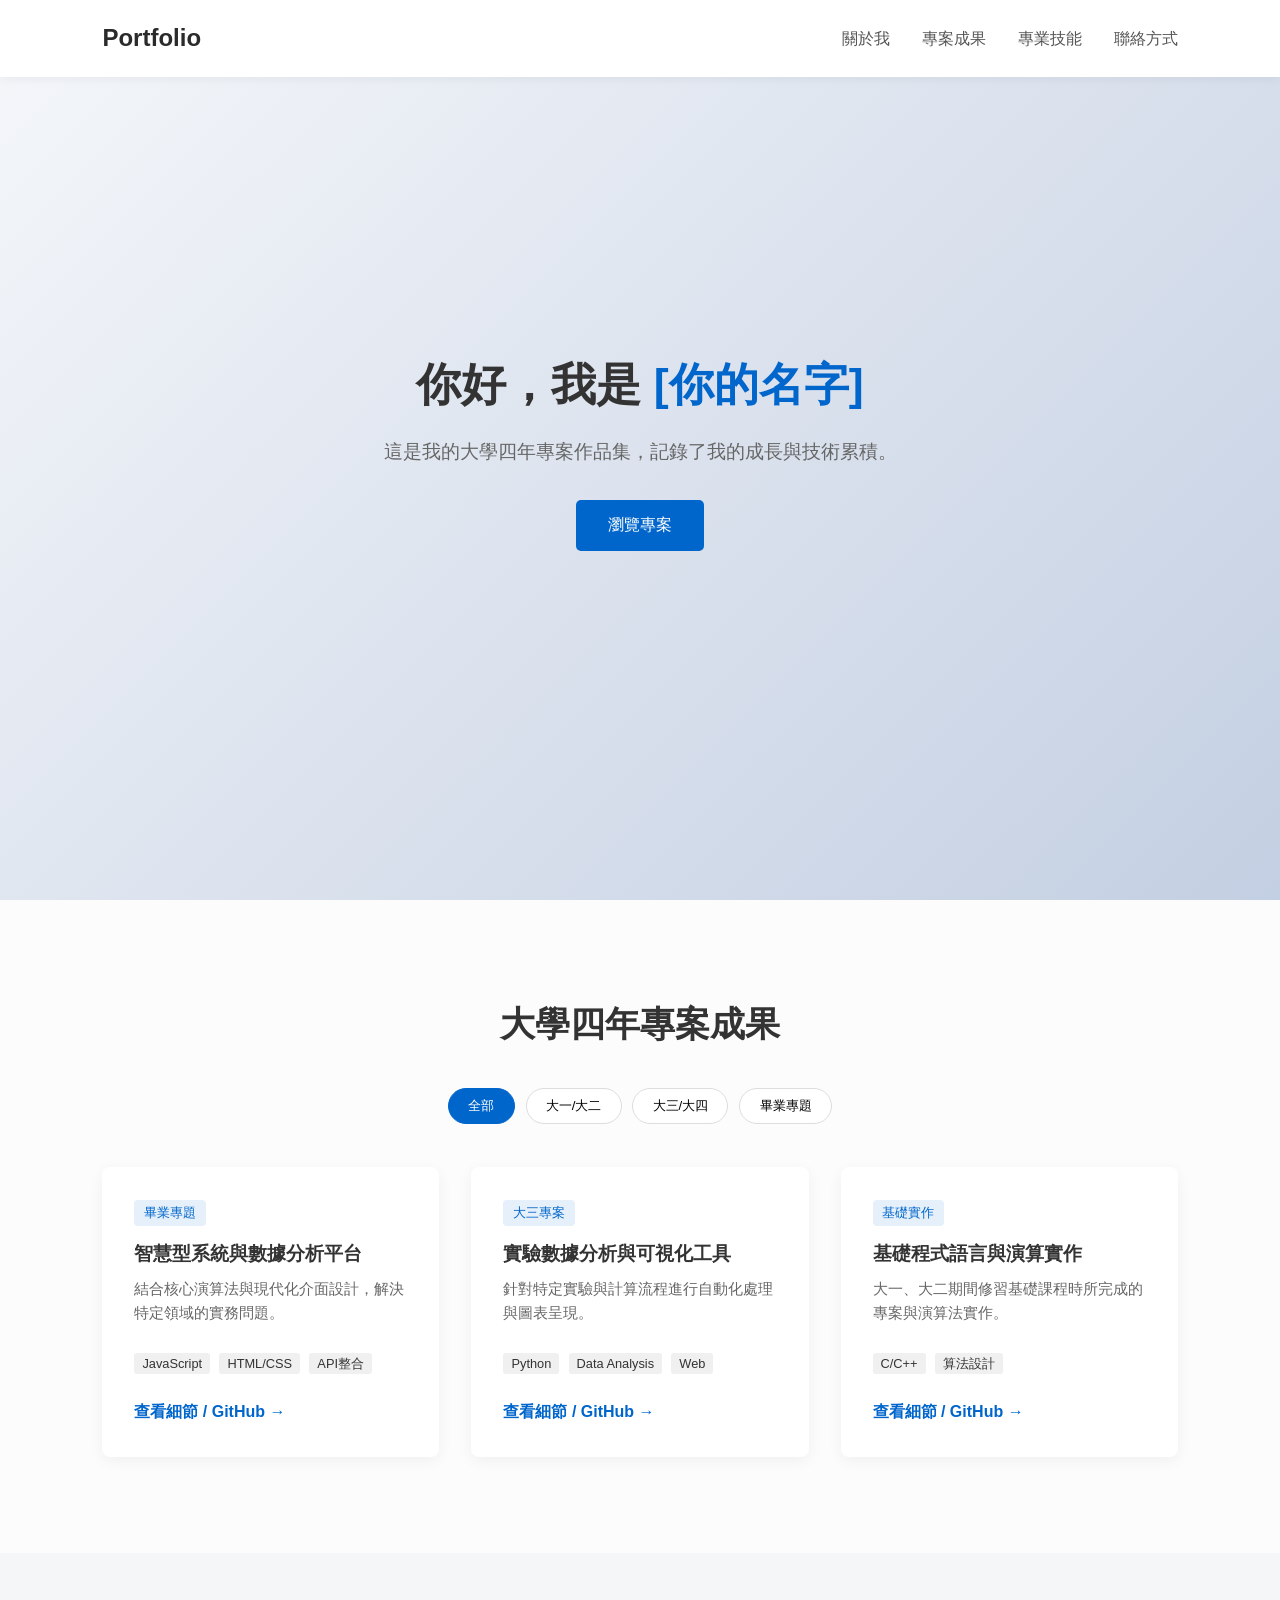
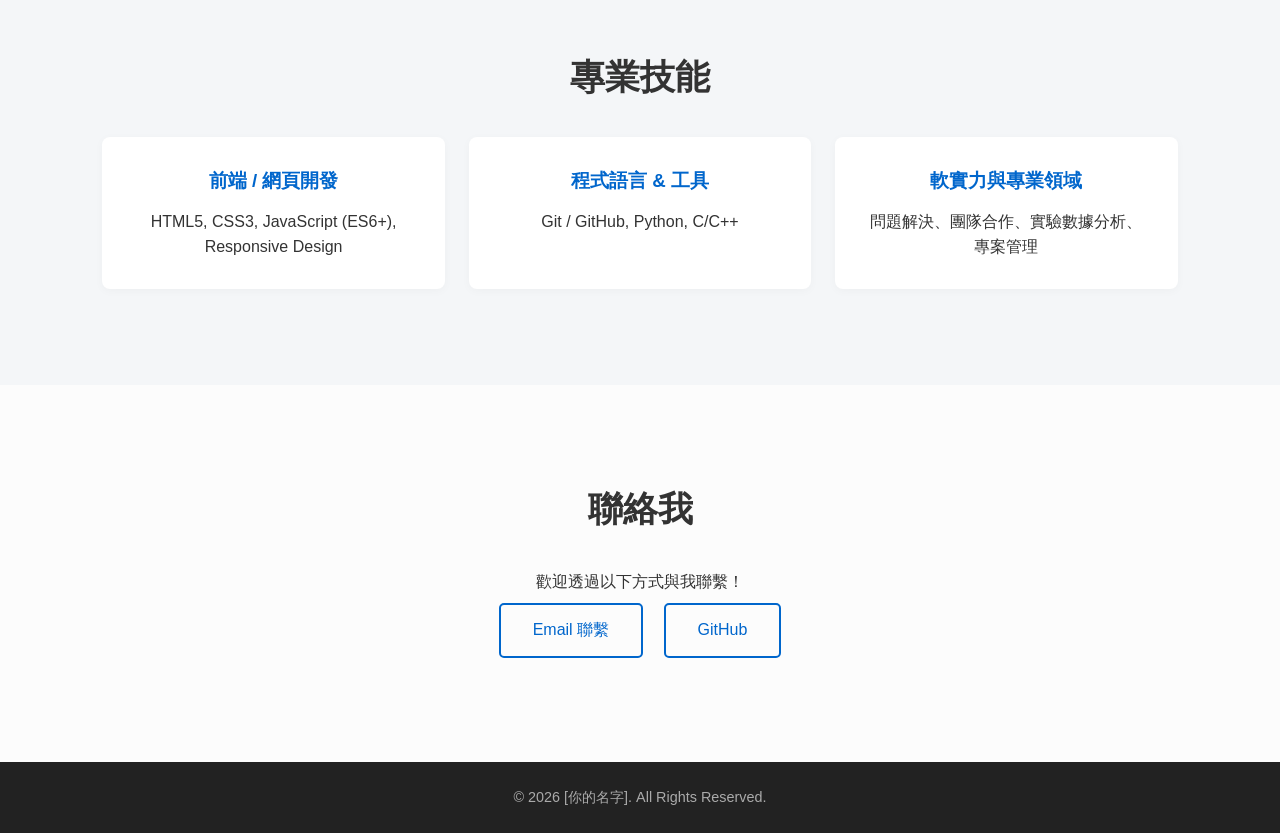
==== index.html @ d258fa30 "Add files via upload" ====
<!DOCTYPE html>
<html lang="zh-TW">
<head>
    <meta charset="UTF-8">
    <meta name="viewport" content="width=device-width, initial-scale=1.0">
    <title>個人作品集 | 大學四年專案成果展</title>
    <link rel="stylesheet" href="style.css">
</head>
<body>

    <!-- 導覽列 -->
    <nav class="navbar">
        <div class="logo">Portfolio</div>
        <ul class="nav-links">
            <li><a href="#about">關於我</a></li>
            <li><a href="#projects">專案成果</a></li>
            <li><a href="#skills">專業技能</a></li>
            <li><a href="#contact">聯絡方式</a></li>
        </ul>
    </nav>

    <!-- 首頁 / 個人簡介 -->
    <header id="about" class="hero">
        <div class="hero-content">
            <h1>你好，我是 <span class="highlight">[你的名字]</span></h1>
            <p>這是我的大學四年專案作品集，記錄了我的成長與技術累積。</p>
            <a href="#projects" class="btn">瀏覽專案</a>
        </div>
    </header>

    <!-- 專案展示區 -->
    <section id="projects" class="section">
        <h2>大學四年專案成果</h2>
        
        <!-- 分類篩選按鈕 -->
        <div class="filter-buttons">
            <button class="filter-btn active" data-filter="all">全部</button>
            <button class="filter-btn" data-filter="freshman">大一/大二</button>
            <button class="filter-btn" data-filter="senior">大三/大四</button>
            <button class="filter-btn" data-filter="capstone">畢業專題</button>
        </div>

        <!-- 作品卡片列表 -->
        <div class="projects-grid">
            
            <!-- 專案 1 -->
            <div class="project-card" data-category="capstone">
                <div class="project-info">
                    <span class="tag">畢業專題</span>
                    <h3>智慧型系統與數據分析平台</h3>
                    <p>結合核心演算法與現代化介面設計，解決特定領域的實務問題。</p>
                    <div class="tech-stack">
                        <span>JavaScript</span>
                        <span>HTML/CSS</span>
                        <span>API整合</span>
                    </div>
                    <a href="#" class="project-link" target="_blank">查看細節 / GitHub →</a>
                </div>
            </div>

            <!-- 專案 2 -->
            <div class="project-card" data-category="senior">
                <div class="project-info">
                    <span class="tag">大三專案</span>
                    <h3>實驗數據分析與可視化工具</h3>
                    <p>針對特定實驗與計算流程進行自動化處理與圖表呈現。</p>
                    <div class="tech-stack">
                        <span>Python</span>
                        <span>Data Analysis</span>
                        <span>Web</span>
                    </div>
                    <a href="#" class="project-link" target="_blank">查看細節 / GitHub →</a>
                </div>
            </div>

            <!-- 專案 3 -->
            <div class="project-card" data-category="freshman">
                <div class="project-info">
                    <span class="tag">基礎實作</span>
                    <h3>基礎程式語言與演算實作</h3>
                    <p>大一、大二期間修習基礎課程時所完成的專案與演算法實作。</p>
                    <div class="tech-stack">
                        <span>C/C++</span>
                        <span>算法設計</span>
                    </div>
                    <a href="#" class="project-link" target="_blank">查看細節 / GitHub →</a>
                </div>
            </div>

        </div>
    </section>

    <!-- 專業技能區 -->
    <section id="skills" class="section bg-light">
        <h2>專業技能</h2>
        <div class="skills-container">
            <div class="skill-category">
                <h3>前端 / 網頁開發</h3>
                <p>HTML5, CSS3, JavaScript (ES6+), Responsive Design</p>
            </div>
            <div class="skill-category">
                <h3>程式語言 & 工具</h3>
                <p>Git / GitHub, Python, C/C++</p>
            </div>
            <div class="skill-category">
                <h3>軟實力與專業領域</h3>
                <p>問題解決、團隊合作、實驗數據分析、專案管理</p>
            </div>
        </div>
    </section>

    <!-- 聯絡方式區 -->
    <section id="contact" class="section">
        <h2>聯絡我</h2>
        <p>歡迎透過以下方式與我聯繫！</p>
        <div class="contact-links">
            <a href="mailto:your-email@example.com" class="btn-outline">Email 聯繫</a>
            <a href="https://github.com/your-username" target="_blank" class="btn-outline">GitHub</a>
        </div>
    </section>

    <!-- 頁尾 -->
    <footer>
        <p>© 2026 [你的名字]. All Rights Reserved.</p>
    </footer>

    <script src="script.js"></script>
</body>
</html>
---- style.css ----
/* 全域設定 */
* {
    margin: 0;
    padding: 0;
    box-sizing: border-box;
    font-family: 'Segoe UI', Tahoma, Geneva, Verdana, sans-serif;
}

body {
    line-height: 1.6;
    color: #333;
    background-color: #fcfcfc;
}

/* 導覽列 */
.navbar {
    display: flex;
    justify-content: space-between;
    align-items: center;
    padding: 1.2rem 8%;
    background: #ffffff;
    box-shadow: 0 2px 10px rgba(0,0,0,0.05);
    position: fixed;
    width: 100%;
    top: 0;
    z-index: 1000;
}

.navbar .logo {
    font-size: 1.5rem;
    font-weight: bold;
    color: #2b2b2b;
}

.nav-links {
    display: flex;
    list-style: none;
}

.nav-links li {
    margin-left: 2rem;
}

.nav-links a {
    text-decoration: none;
    color: #555;
    font-weight: 500;
    transition: color 0.3s;
}

.nav-links a:hover {
    color: #0066cc;
}

/* Hero 區域 */
.hero {
    height: 100vh;
    display: flex;
    justify-content: center;
    align-items: center;
    text-align: center;
    background: linear-gradient(135deg, #f5f7fa 0%, #c3cfe2 100%);
    padding: 0 1rem;
}

.hero h1 {
    font-size: 2.8rem;
    margin-bottom: 1rem;
}

.highlight {
    color: #0066cc;
}

.hero p {
    font-size: 1.2rem;
    color: #666;
    margin-bottom: 2rem;
}

/* 按鈕樣式 */
.btn {
    display: inline-block;
    padding: 0.8rem 2rem;
    background-color: #0066cc;
    color: #fff;
    text-decoration: none;
    border-radius: 5px;
    transition: background 0.3s;
}

.btn:hover {
    background-color: #004b99;
}

.btn-outline {
    display: inline-block;
    padding: 0.8rem 2rem;
    border: 2px solid #0066cc;
    color: #0066cc;
    text-decoration: none;
    border-radius: 5px;
    margin: 0.5rem;
    transition: all 0.3s;
}

.btn-outline:hover {
    background-color: #0066cc;
    color: #fff;
}

/* 通用 Section 樣式 */
.section {
    padding: 6rem 8%;
    text-align: center;
}

.bg-light {
    background-color: #f4f6f8;
}

.section h2 {
    font-size: 2.2rem;
    margin-bottom: 2rem;
    position: relative;
}

/* 篩選按鈕 */
.filter-buttons {
    margin-bottom: 2.5rem;
}

.filter-btn {
    padding: 0.5rem 1.2rem;
    margin: 0.2rem;
    border: 1px solid #ddd;
    background: #fff;
    cursor: pointer;
    border-radius: 20px;
    transition: all 0.3s;
}

.filter-btn.active, .filter-btn:hover {
    background: #0066cc;
    color: #fff;
    border-color: #0066cc;
}

/* 專案卡片網格 */
.projects-grid {
    display: grid;
    grid-template-columns: repeat(auto-fit, minmax(300px, 1fr));
    gap: 2rem;
}

.project-card {
    background: #fff;
    border-radius: 8px;
    overflow: hidden;
    box-shadow: 0 4px 15px rgba(0,0,0,0.05);
    text-align: left;
    padding: 2rem;
    display: flex;
    flex-direction: column;
    justify-content: space-between;
    transition: transform 0.3s, box-shadow 0.3s;
}

.project-card:hover {
    transform: translateY(-5px);
    box-shadow: 0 8px 25px rgba(0,0,0,0.1);
}

.project-card.hide {
    display: none;
}

.tag {
    display: inline-block;
    font-size: 0.8rem;
    background-color: #e6f0fa;
    color: #0066cc;
    padding: 0.2rem 0.6rem;
    border-radius: 4px;
    margin-bottom: 0.8rem;
}

.project-card h3 {
    margin-bottom: 0.5rem;
}

.project-card p {
    color: #666;
    font-size: 0.95rem;
    margin-bottom: 1.5rem;
}

.tech-stack {
    margin-bottom: 1.5rem;
}

.tech-stack span {
    font-size: 0.8rem;
    background: #f0f0f0;
    padding: 0.2rem 0.5rem;
    border-radius: 3px;
    margin-right: 0.3rem;
}

.project-link {
    color: #0066cc;
    text-decoration: none;
    font-weight: bold;
}

.project-link:hover {
    text-decoration: underline;
}

/* 技能卡片 */
.skills-container {
    display: grid;
    grid-template-columns: repeat(auto-fit, minmax(250px, 1fr));
    gap: 1.5rem;
}

.skill-category {
    background: #fff;
    padding: 1.8rem;
    border-radius: 8px;
    box-shadow: 0 2px 10px rgba(0,0,0,0.03);
}

.skill-category h3 {
    margin-bottom: 0.8rem;
    color: #0066cc;
}

/* 頁尾 */
footer {
    padding: 1.5rem;
    background: #222;
    color: #aaa;
    text-align: center;
    font-size: 0.9rem;
}
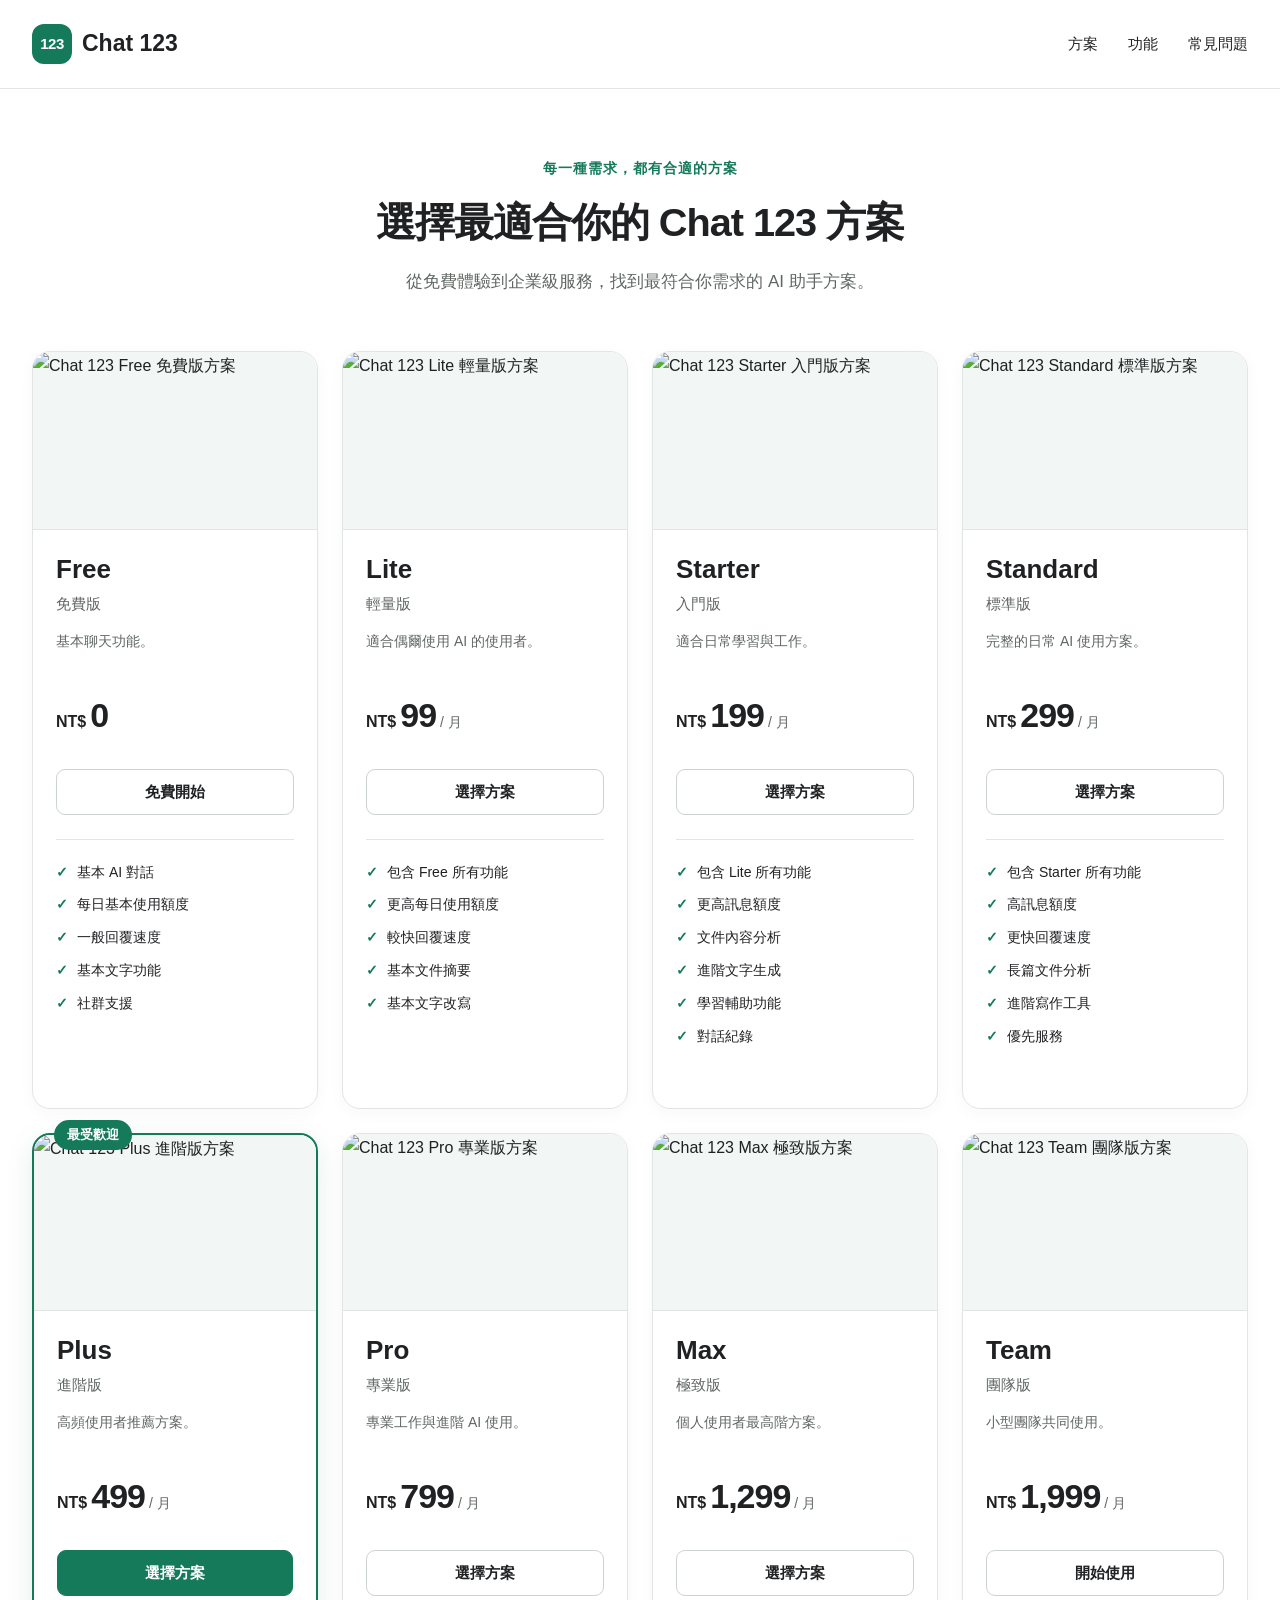
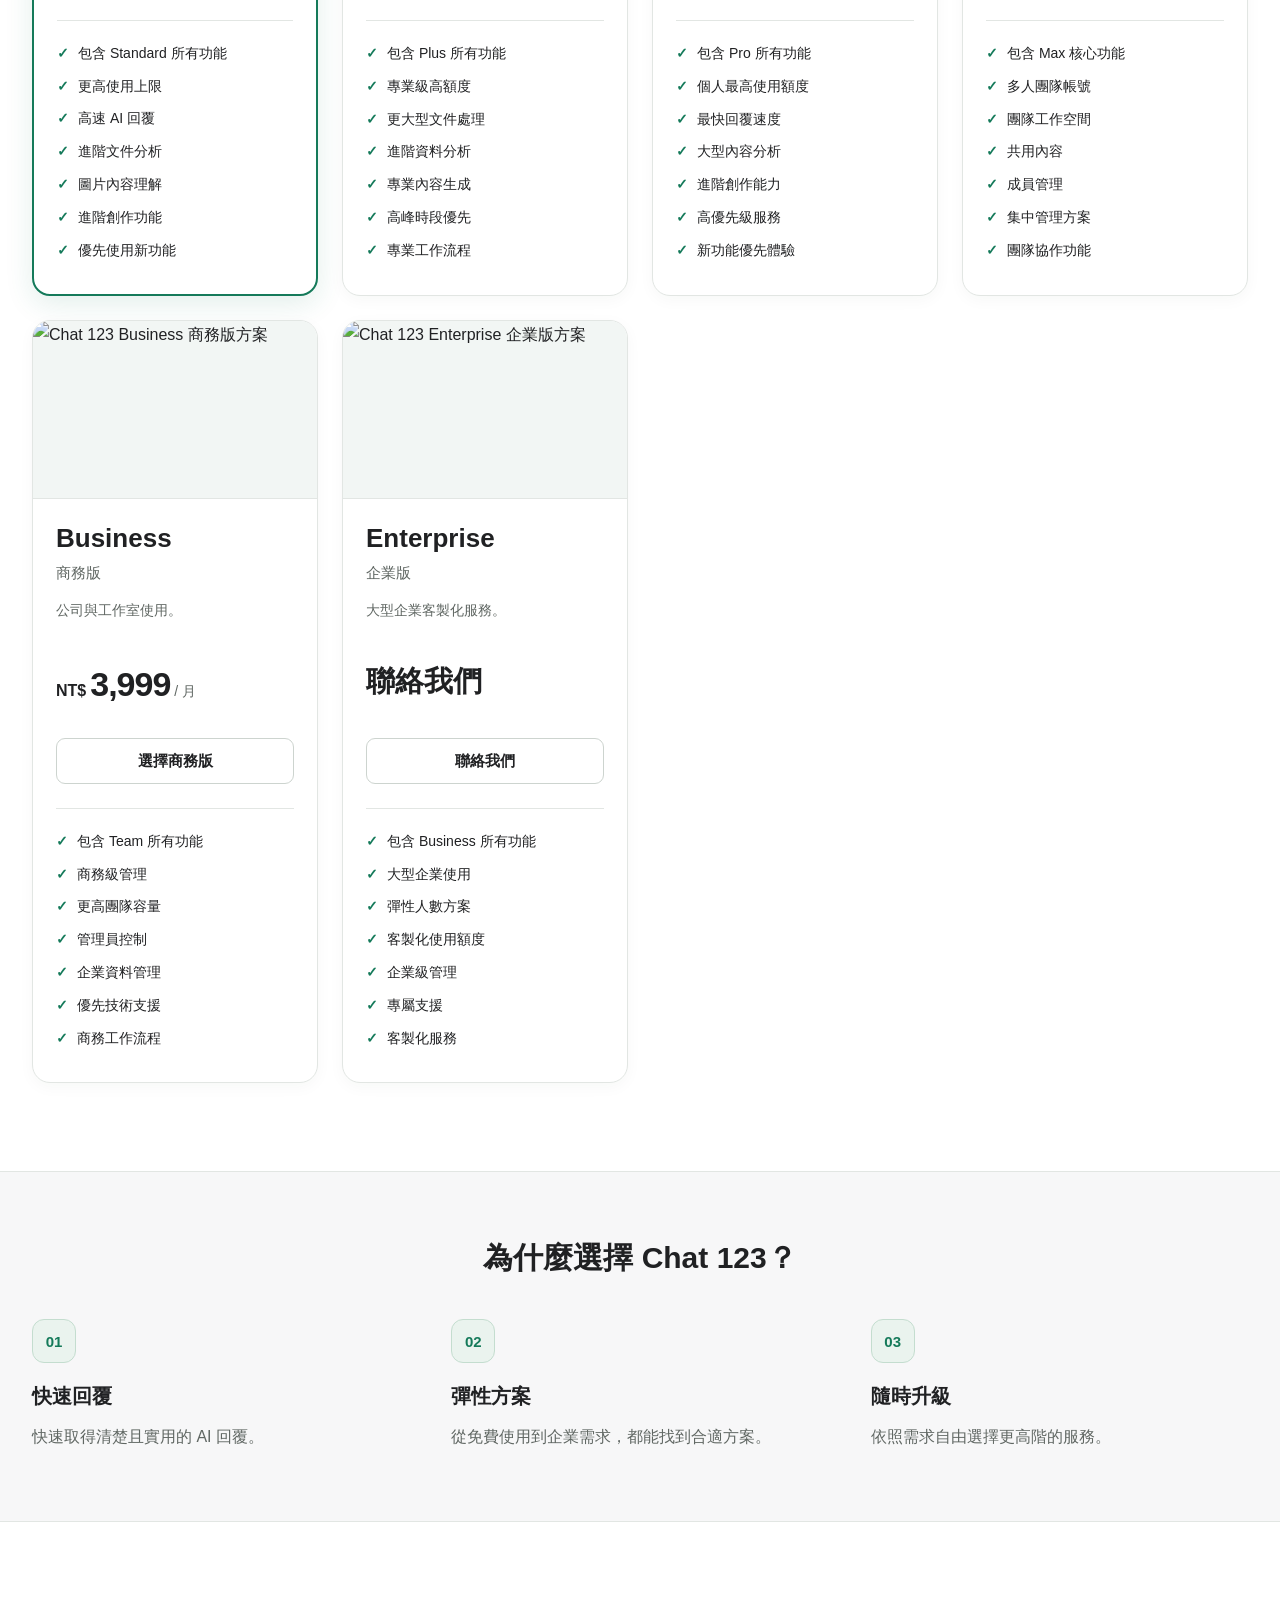
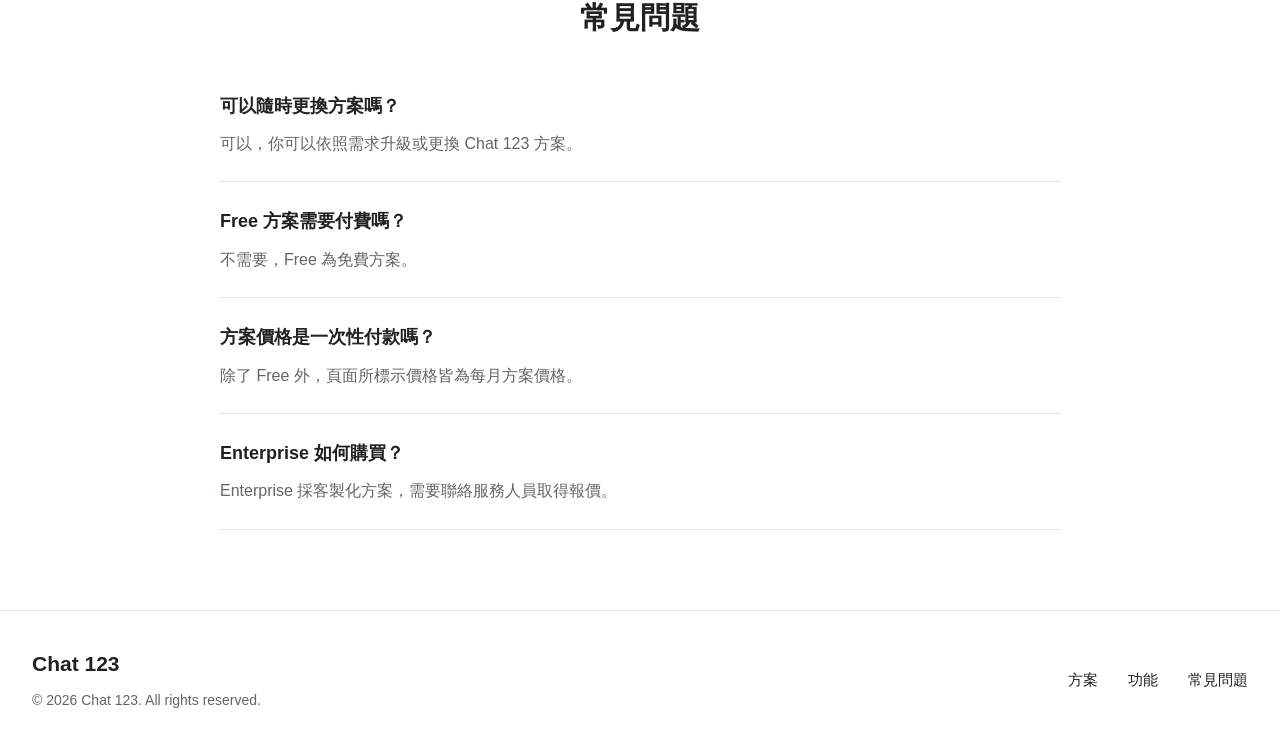
==== commit 364f3af7: "Add files via upload" ====
--- a/index.html
+++ b/index.html
@@ -1,129 +1,266 @@
 <!DOCTYPE html>
-<html lang="zh-TW">
+<html lang="zh-Hant">
 <head>
-    <meta charset="UTF-8">
-    <meta name="viewport" content="width=device-width, initial-scale=1.0">
-    <title>個人作品集 | 大學四年專案成果展</title>
-    <link rel="stylesheet" href="style.css">
+  <meta charset="UTF-8">
+  <meta name="viewport" content="width=device-width, initial-scale=1.0">
+  <meta name="description" content="比較 Chat 123 的 10 種 AI 助手訂閱方案，從免費體驗到企業級服務。">
+  <title>Chat 123｜訂閱方案</title>
+  <link rel="stylesheet" href="style.css">
+  <link rel="icon" href="images/free.png" type="image/png">
 </head>
 <body>
-
-    <!-- 導覽列 -->
-    <nav class="navbar">
-        <div class="logo">Portfolio</div>
-        <ul class="nav-links">
-            <li><a href="#about">關於我</a></li>
-            <li><a href="#projects">專案成果</a></li>
-            <li><a href="#skills">專業技能</a></li>
-            <li><a href="#contact">聯絡方式</a></li>
-        </ul>
+  <a class="skip-link" href="#main">跳至主要內容</a>
+  <header class="site-header">
+    <nav class="container navbar" aria-label="主要導覽">
+      <a class="brand" href="#" aria-label="Chat 123 首頁"><span class="brand-symbol" aria-hidden="true">123</span>Chat 123</a>
+      <div class="nav-links">
+        <a href="#plans">方案</a>
+        <a href="#features">功能</a>
+        <a href="#faq">常見問題</a>
+      </div>
     </nav>
-
-    <!-- 首頁 / 個人簡介 -->
-    <header id="about" class="hero">
-        <div class="hero-content">
-            <h1>你好，我是 <span class="highlight">[你的名字]</span></h1>
-            <p>這是我的大學四年專案作品集，記錄了我的成長與技術累積。</p>
-            <a href="#projects" class="btn">瀏覽專案</a>
+  </header>
+  <main id="main">
+    <section class="plans-section container" id="plans" aria-labelledby="plans-title">
+      <div class="section-intro">
+        <p class="eyebrow">每一種需求，都有合適的方案</p>
+        <h1 id="plans-title">選擇最適合你的 Chat 123 方案</h1>
+        <p class="subtitle">從免費體驗到企業級服務，找到最符合你需求的 AI 助手方案。</p>
+      </div>
+      <div class="plans-grid">
+        <article class="plan-card" aria-labelledby="free-title">
+          <img class="plan-image" src="images/free.png" alt="Chat 123 Free 免費版方案" width="800" height="500">
+          <div class="plan-content">
+            <h3 id="free-title">Free<span class="plan-name-zh">免費版</span></h3>
+            <p class="plan-description">基本聊天功能。</p>
+            <p class="price"><span class="currency">NT$</span><span class="price-value">0</span></p>
+            <a class="button" href="#" aria-label="Free 免費版：免費開始">免費開始</a>
+            <ul class="plan-features">
+            <li>基本 AI 對話</li>
+            <li>每日基本使用額度</li>
+            <li>一般回覆速度</li>
+            <li>基本文字功能</li>
+            <li>社群支援</li>
+            </ul>
+          </div>
+        </article>
+        <article class="plan-card" aria-labelledby="lite-title">
+          <img class="plan-image" src="images/lite.png" alt="Chat 123 Lite 輕量版方案" width="800" height="500">
+          <div class="plan-content">
+            <h3 id="lite-title">Lite<span class="plan-name-zh">輕量版</span></h3>
+            <p class="plan-description">適合偶爾使用 AI 的使用者。</p>
+            <p class="price"><span class="currency">NT$</span><span class="price-value">99</span><span class="price-period">/ 月</span></p>
+            <a class="button" href="#" aria-label="Lite 輕量版：選擇方案">選擇方案</a>
+            <ul class="plan-features">
+            <li>包含 Free 所有功能</li>
+            <li>更高每日使用額度</li>
+            <li>較快回覆速度</li>
+            <li>基本文件摘要</li>
+            <li>基本文字改寫</li>
+            </ul>
+          </div>
+        </article>
+        <article class="plan-card" aria-labelledby="starter-title">
+          <img class="plan-image" src="images/starter.png" alt="Chat 123 Starter 入門版方案" width="800" height="500">
+          <div class="plan-content">
+            <h3 id="starter-title">Starter<span class="plan-name-zh">入門版</span></h3>
+            <p class="plan-description">適合日常學習與工作。</p>
+            <p class="price"><span class="currency">NT$</span><span class="price-value">199</span><span class="price-period">/ 月</span></p>
+            <a class="button" href="#" aria-label="Starter 入門版：選擇方案">選擇方案</a>
+            <ul class="plan-features">
+            <li>包含 Lite 所有功能</li>
+            <li>更高訊息額度</li>
+            <li>文件內容分析</li>
+            <li>進階文字生成</li>
+            <li>學習輔助功能</li>
+            <li>對話紀錄</li>
+            </ul>
+          </div>
+        </article>
+        <article class="plan-card" aria-labelledby="standard-title">
+          <img class="plan-image" src="images/standard.png" alt="Chat 123 Standard 標準版方案" width="800" height="500">
+          <div class="plan-content">
+            <h3 id="standard-title">Standard<span class="plan-name-zh">標準版</span></h3>
+            <p class="plan-description">完整的日常 AI 使用方案。</p>
+            <p class="price"><span class="currency">NT$</span><span class="price-value">299</span><span class="price-period">/ 月</span></p>
+            <a class="button" href="#" aria-label="Standard 標準版：選擇方案">選擇方案</a>
+            <ul class="plan-features">
+            <li>包含 Starter 所有功能</li>
+            <li>高訊息額度</li>
+            <li>更快回覆速度</li>
+            <li>長篇文件分析</li>
+            <li>進階寫作工具</li>
+            <li>優先服務</li>
+            </ul>
+          </div>
+        </article>
+        <article class="plan-card plan-card--popular" aria-labelledby="plus-title">
+          <span class="popular-badge">最受歡迎</span>
+          <img class="plan-image" src="images/plus.png" alt="Chat 123 Plus 進階版方案" width="800" height="500">
+          <div class="plan-content">
+            <h3 id="plus-title">Plus<span class="plan-name-zh">進階版</span></h3>
+            <p class="plan-description">高頻使用者推薦方案。</p>
+            <p class="price"><span class="currency">NT$</span><span class="price-value">499</span><span class="price-period">/ 月</span></p>
+            <a class="button button--primary" href="#" aria-label="Plus 進階版：選擇方案">選擇方案</a>
+            <ul class="plan-features">
+            <li>包含 Standard 所有功能</li>
+            <li>更高使用上限</li>
+            <li>高速 AI 回覆</li>
+            <li>進階文件分析</li>
+            <li>圖片內容理解</li>
+            <li>進階創作功能</li>
+            <li>優先使用新功能</li>
+            </ul>
+          </div>
+        </article>
+        <article class="plan-card" aria-labelledby="pro-title">
+          <img class="plan-image" src="images/pro.png" alt="Chat 123 Pro 專業版方案" width="800" height="500">
+          <div class="plan-content">
+            <h3 id="pro-title">Pro<span class="plan-name-zh">專業版</span></h3>
+            <p class="plan-description">專業工作與進階 AI 使用。</p>
+            <p class="price"><span class="currency">NT$</span><span class="price-value">799</span><span class="price-period">/ 月</span></p>
+            <a class="button" href="#" aria-label="Pro 專業版：選擇方案">選擇方案</a>
+            <ul class="plan-features">
+            <li>包含 Plus 所有功能</li>
+            <li>專業級高額度</li>
+            <li>更大型文件處理</li>
+            <li>進階資料分析</li>
+            <li>專業內容生成</li>
+            <li>高峰時段優先</li>
+            <li>專業工作流程</li>
+            </ul>
+          </div>
+        </article>
+        <article class="plan-card" aria-labelledby="max-title">
+          <img class="plan-image" src="images/max.png" alt="Chat 123 Max 極致版方案" width="800" height="500">
+          <div class="plan-content">
+            <h3 id="max-title">Max<span class="plan-name-zh">極致版</span></h3>
+            <p class="plan-description">個人使用者最高階方案。</p>
+            <p class="price"><span class="currency">NT$</span><span class="price-value">1,299</span><span class="price-period">/ 月</span></p>
+            <a class="button" href="#" aria-label="Max 極致版：選擇方案">選擇方案</a>
+            <ul class="plan-features">
+            <li>包含 Pro 所有功能</li>
+            <li>個人最高使用額度</li>
+            <li>最快回覆速度</li>
+            <li>大型內容分析</li>
+            <li>進階創作能力</li>
+            <li>高優先級服務</li>
+            <li>新功能優先體驗</li>
+            </ul>
+          </div>
+        </article>
+        <article class="plan-card" aria-labelledby="team-title">
+          <img class="plan-image" src="images/team.png" alt="Chat 123 Team 團隊版方案" width="800" height="500">
+          <div class="plan-content">
+            <h3 id="team-title">Team<span class="plan-name-zh">團隊版</span></h3>
+            <p class="plan-description">小型團隊共同使用。</p>
+            <p class="price"><span class="currency">NT$</span><span class="price-value">1,999</span><span class="price-period">/ 月</span></p>
+            <a class="button" href="#" aria-label="Team 團隊版：開始使用">開始使用</a>
+            <ul class="plan-features">
+            <li>包含 Max 核心功能</li>
+            <li>多人團隊帳號</li>
+            <li>團隊工作空間</li>
+            <li>共用內容</li>
+            <li>成員管理</li>
+            <li>集中管理方案</li>
+            <li>團隊協作功能</li>
+            </ul>
+          </div>
+        </article>
+        <article class="plan-card" aria-labelledby="business-title">
+          <img class="plan-image" src="images/business.png" alt="Chat 123 Business 商務版方案" width="800" height="500">
+          <div class="plan-content">
+            <h3 id="business-title">Business<span class="plan-name-zh">商務版</span></h3>
+            <p class="plan-description">公司與工作室使用。</p>
+            <p class="price"><span class="currency">NT$</span><span class="price-value">3,999</span><span class="price-period">/ 月</span></p>
+            <a class="button" href="#" aria-label="Business 商務版：選擇商務版">選擇商務版</a>
+            <ul class="plan-features">
+            <li>包含 Team 所有功能</li>
+            <li>商務級管理</li>
+            <li>更高團隊容量</li>
+            <li>管理員控制</li>
+            <li>企業資料管理</li>
+            <li>優先技術支援</li>
+            <li>商務工作流程</li>
+            </ul>
+          </div>
+        </article>
+        <article class="plan-card" aria-labelledby="enterprise-title">
+          <img class="plan-image" src="images/enterprise.png" alt="Chat 123 Enterprise 企業版方案" width="800" height="500">
+          <div class="plan-content">
+            <h3 id="enterprise-title">Enterprise<span class="plan-name-zh">企業版</span></h3>
+            <p class="plan-description">大型企業客製化服務。</p>
+            <p class="price"><span class="price-value contact-price">聯絡我們</span></p>
+            <a class="button" href="#" aria-label="Enterprise 企業版：聯絡我們">聯絡我們</a>
+            <ul class="plan-features">
+            <li>包含 Business 所有功能</li>
+            <li>大型企業使用</li>
+            <li>彈性人數方案</li>
+            <li>客製化使用額度</li>
+            <li>企業級管理</li>
+            <li>專屬支援</li>
+            <li>客製化服務</li>
+            </ul>
+          </div>
+        </article>
+      </div>
+    </section>
+    <section class="features-section" id="features" aria-labelledby="features-title">
+      <div class="container">
+        <h2 id="features-title">為什麼選擇 Chat 123？</h2>
+        <div class="features-grid">
+          <article class="feature-item">
+            <span class="feature-number" aria-hidden="true">01</span>
+            <h3>快速回覆</h3>
+            <p>快速取得清楚且實用的 AI 回覆。</p>
+          </article>
+          <article class="feature-item">
+            <span class="feature-number" aria-hidden="true">02</span>
+            <h3>彈性方案</h3>
+            <p>從免費使用到企業需求，都能找到合適方案。</p>
+          </article>
+          <article class="feature-item">
+            <span class="feature-number" aria-hidden="true">03</span>
+            <h3>隨時升級</h3>
+            <p>依照需求自由選擇更高階的服務。</p>
+          </article>
         </div>
-    </header>
-
-    <!-- 專案展示區 -->
-    <section id="projects" class="section">
-        <h2>大學四年專案成果</h2>
-        
-        <!-- 分類篩選按鈕 -->
-        <div class="filter-buttons">
-            <button class="filter-btn active" data-filter="all">全部</button>
-            <button class="filter-btn" data-filter="freshman">大一/大二</button>
-            <button class="filter-btn" data-filter="senior">大三/大四</button>
-            <button class="filter-btn" data-filter="capstone">畢業專題</button>
-        </div>
-
-        <!-- 作品卡片列表 -->
-        <div class="projects-grid">
-            
-            <!-- 專案 1 -->
-            <div class="project-card" data-category="capstone">
-                <div class="project-info">
-                    <span class="tag">畢業專題</span>
-                    <h3>智慧型系統與數據分析平台</h3>
-                    <p>結合核心演算法與現代化介面設計，解決特定領域的實務問題。</p>
-                    <div class="tech-stack">
-                        <span>JavaScript</span>
-                        <span>HTML/CSS</span>
-                        <span>API整合</span>
-                    </div>
-                    <a href="#" class="project-link" target="_blank">查看細節 / GitHub →</a>
-                </div>
-            </div>
-
-            <!-- 專案 2 -->
-            <div class="project-card" data-category="senior">
-                <div class="project-info">
-                    <span class="tag">大三專案</span>
-                    <h3>實驗數據分析與可視化工具</h3>
-                    <p>針對特定實驗與計算流程進行自動化處理與圖表呈現。</p>
-                    <div class="tech-stack">
-                        <span>Python</span>
-                        <span>Data Analysis</span>
-                        <span>Web</span>
-                    </div>
-                    <a href="#" class="project-link" target="_blank">查看細節 / GitHub →</a>
-                </div>
-            </div>
-
-            <!-- 專案 3 -->
-            <div class="project-card" data-category="freshman">
-                <div class="project-info">
-                    <span class="tag">基礎實作</span>
-                    <h3>基礎程式語言與演算實作</h3>
-                    <p>大一、大二期間修習基礎課程時所完成的專案與演算法實作。</p>
-                    <div class="tech-stack">
-                        <span>C/C++</span>
-                        <span>算法設計</span>
-                    </div>
-                    <a href="#" class="project-link" target="_blank">查看細節 / GitHub →</a>
-                </div>
-            </div>
-
-        </div>
+      </div>
     </section>
-
-    <!-- 專業技能區 -->
-    <section id="skills" class="section bg-light">
-        <h2>專業技能</h2>
-        <div class="skills-container">
-            <div class="skill-category">
-                <h3>前端 / 網頁開發</h3>
-                <p>HTML5, CSS3, JavaScript (ES6+), Responsive Design</p>
-            </div>
-            <div class="skill-category">
-                <h3>程式語言 & 工具</h3>
-                <p>Git / GitHub, Python, C/C++</p>
-            </div>
-            <div class="skill-category">
-                <h3>軟實力與專業領域</h3>
-                <p>問題解決、團隊合作、實驗數據分析、專案管理</p>
-            </div>
-        </div>
+    <section class="faq-section container" id="faq" aria-labelledby="faq-title">
+      <h2 id="faq-title">常見問題</h2>
+      <div class="faq-list">
+        <article class="faq-item">
+          <h3>可以隨時更換方案嗎？</h3>
+          <p>可以，你可以依照需求升級或更換 Chat 123 方案。</p>
+        </article>
+        <article class="faq-item">
+          <h3>Free 方案需要付費嗎？</h3>
+          <p>不需要，Free 為免費方案。</p>
+        </article>
+        <article class="faq-item">
+          <h3>方案價格是一次性付款嗎？</h3>
+          <p>除了 Free 外，頁面所標示價格皆為每月方案價格。</p>
+        </article>
+        <article class="faq-item">
+          <h3>Enterprise 如何購買？</h3>
+          <p>Enterprise 採客製化方案，需要聯絡服務人員取得報價。</p>
+        </article>
+      </div>
     </section>
-
-    <!-- 聯絡方式區 -->
-    <section id="contact" class="section">
-        <h2>聯絡我</h2>
-        <p>歡迎透過以下方式與我聯繫！</p>
-        <div class="contact-links">
-            <a href="mailto:your-email@example.com" class="btn-outline">Email 聯繫</a>
-            <a href="https://github.com/your-username" target="_blank" class="btn-outline">GitHub</a>
-        </div>
-    </section>
-
-    <!-- 頁尾 -->
-    <footer>
-        <p>© 2026 [你的名字]. All Rights Reserved.</p>
-    </footer>
-
-    <script src="script.js"></script>
+  </main>
+  <footer class="site-footer">
+    <div class="container footer-content">
+      <div>
+        <a class="footer-brand" href="#">Chat 123</a>
+        <p class="copyright">© 2026 Chat 123. All rights reserved.</p>
+      </div>
+      <nav class="footer-links" aria-label="頁尾導覽">
+        <a href="#plans">方案</a>
+        <a href="#features">功能</a>
+        <a href="#faq">常見問題</a>
+      </nav>
+    </div>
+  </footer>
 </body>
-</html>+</html>
--- a/style.css
+++ b/style.css
@@ -1,246 +1,562 @@
-/* 全域設定 */
+/* Chat 123 — 基本設定與色彩 */
+:root {
+  --text: #202123;
+  --muted: #606763;
+  --border: #e2e6e3;
+  --green: #157a5a;
+  --green-dark: #0d6045;
+  --background: #f7f7f8;
+}
+
 * {
-    margin: 0;
-    padding: 0;
-    box-sizing: border-box;
-    font-family: 'Segoe UI', Tahoma, Geneva, Verdana, sans-serif;
+  box-sizing: border-box;
+}
+
+html {
+  scroll-behavior: smooth;
+  scroll-padding-top: 24px;
 }
 
 body {
-    line-height: 1.6;
-    color: #333;
-    background-color: #fcfcfc;
-}
-
-/* 導覽列 */
+  margin: 0;
+  color: var(--text);
+  background: #fff;
+  font-family: -apple-system, BlinkMacSystemFont, "Segoe UI", "Noto Sans TC", "Microsoft JhengHei", sans-serif;
+  font-size: 16px;
+  line-height: 1.7;
+}
+
+a {
+  color: inherit;
+  text-decoration: none;
+}
+
+a:focus-visible {
+  outline: 3px solid var(--green);
+  outline-offset: 5px;
+}
+
+h1, h2, h3, p {
+  margin: 0;
+}
+
+img {
+  display: block;
+  max-width: 100%;
+  height: auto;
+}
+
+.container {
+  width: calc(100% - 64px);
+  max-width: 1320px;
+  margin: 0 auto;
+}
+
+.skip-link {
+  position: fixed;
+  top: -100px;
+  left: 16px;
+  z-index: 10;
+  padding: 8px 16px;
+  background: #fff;
+  border: 2px solid var(--green);
+}
+
+.skip-link:focus {
+  top: 12px;
+}
+
+/* 頁首：品牌與錨點導覽 */
+.site-header {
+  border-bottom: 1px solid var(--border);
+  background: #fff;
+}
+
 .navbar {
-    display: flex;
-    justify-content: space-between;
-    align-items: center;
-    padding: 1.2rem 8%;
-    background: #ffffff;
-    box-shadow: 0 2px 10px rgba(0,0,0,0.05);
-    position: fixed;
-    width: 100%;
-    top: 0;
-    z-index: 1000;
-}
-
-.navbar .logo {
-    font-size: 1.5rem;
-    font-weight: bold;
-    color: #2b2b2b;
-}
-
-.nav-links {
-    display: flex;
-    list-style: none;
-}
-
-.nav-links li {
-    margin-left: 2rem;
-}
-
-.nav-links a {
-    text-decoration: none;
-    color: #555;
-    font-weight: 500;
-    transition: color 0.3s;
-}
-
-.nav-links a:hover {
-    color: #0066cc;
-}
-
-/* Hero 區域 */
-.hero {
-    height: 100vh;
-    display: flex;
-    justify-content: center;
-    align-items: center;
-    text-align: center;
-    background: linear-gradient(135deg, #f5f7fa 0%, #c3cfe2 100%);
-    padding: 0 1rem;
-}
-
-.hero h1 {
-    font-size: 2.8rem;
-    margin-bottom: 1rem;
-}
-
-.highlight {
-    color: #0066cc;
-}
-
-.hero p {
-    font-size: 1.2rem;
-    color: #666;
-    margin-bottom: 2rem;
-}
-
-/* 按鈕樣式 */
-.btn {
-    display: inline-block;
-    padding: 0.8rem 2rem;
-    background-color: #0066cc;
-    color: #fff;
-    text-decoration: none;
-    border-radius: 5px;
-    transition: background 0.3s;
-}
-
-.btn:hover {
-    background-color: #004b99;
-}
-
-.btn-outline {
-    display: inline-block;
-    padding: 0.8rem 2rem;
-    border: 2px solid #0066cc;
-    color: #0066cc;
-    text-decoration: none;
-    border-radius: 5px;
-    margin: 0.5rem;
-    transition: all 0.3s;
-}
-
-.btn-outline:hover {
-    background-color: #0066cc;
-    color: #fff;
-}
-
-/* 通用 Section 樣式 */
-.section {
-    padding: 6rem 8%;
-    text-align: center;
-}
-
-.bg-light {
-    background-color: #f4f6f8;
-}
-
-.section h2 {
-    font-size: 2.2rem;
-    margin-bottom: 2rem;
-    position: relative;
-}
-
-/* 篩選按鈕 */
-.filter-buttons {
-    margin-bottom: 2.5rem;
-}
-
-.filter-btn {
-    padding: 0.5rem 1.2rem;
-    margin: 0.2rem;
-    border: 1px solid #ddd;
-    background: #fff;
-    cursor: pointer;
-    border-radius: 20px;
-    transition: all 0.3s;
-}
-
-.filter-btn.active, .filter-btn:hover {
-    background: #0066cc;
-    color: #fff;
-    border-color: #0066cc;
-}
-
-/* 專案卡片網格 */
-.projects-grid {
-    display: grid;
-    grid-template-columns: repeat(auto-fit, minmax(300px, 1fr));
-    gap: 2rem;
-}
-
-.project-card {
-    background: #fff;
-    border-radius: 8px;
-    overflow: hidden;
-    box-shadow: 0 4px 15px rgba(0,0,0,0.05);
-    text-align: left;
-    padding: 2rem;
-    display: flex;
+  min-height: 88px;
+  display: flex;
+  align-items: center;
+  justify-content: space-between;
+  gap: 24px;
+}
+
+.brand {
+  display: flex;
+  align-items: center;
+  gap: 10px;
+  font-size: 23px;
+  font-weight: 750;
+  white-space: nowrap;
+}
+
+.brand-symbol {
+  display: grid;
+  place-items: center;
+  width: 40px;
+  height: 40px;
+  border-radius: 12px;
+  background: var(--green);
+  color: #fff;
+  font-size: 15px;
+  letter-spacing: -0.5px;
+}
+
+.nav-links, .footer-links {
+  display: flex;
+  align-items: center;
+  gap: 30px;
+  font-size: 15px;
+}
+
+.nav-links a, .footer-links a {
+  padding: 10px 0;
+  transition: color 0.2s;
+}
+
+.nav-links a:hover, .footer-links a:hover {
+  color: var(--green);
+}
+
+/* 方案標題 */
+.plans-section {
+  padding-top: 68px;
+  padding-bottom: 88px;
+}
+
+.section-intro {
+  margin-bottom: 54px;
+  text-align: center;
+}
+
+.eyebrow {
+  margin-bottom: 14px;
+  color: var(--green);
+  font-size: 14px;
+  font-weight: 650;
+  letter-spacing: 1px;
+}
+
+h1 {
+  font-size: clamp(28px, 3.1vw, 42px);
+  font-weight: 750;
+  line-height: 1.4;
+  letter-spacing: -1px;
+}
+
+.subtitle {
+  margin-top: 18px;
+  color: var(--muted);
+  font-size: 17px;
+}
+
+/* 方案卡片：桌面 4 欄，內容以 Flexbox 保持對齊 */
+.plans-grid {
+  display: grid;
+  grid-template-columns: repeat(4, minmax(0, 1fr));
+  gap: 24px;
+  align-items: stretch;
+}
+
+.plan-card {
+  position: relative;
+  min-width: 0;
+  display: flex;
+  flex-direction: column;
+  border: 1px solid var(--border);
+  border-radius: 18px;
+  background: #fff;
+  box-shadow: 0 4px 16px rgba(27, 43, 35, 0.035);
+  transition: border-color 0.2s, box-shadow 0.2s, transform 0.2s;
+}
+
+.plan-card:hover {
+  border-color: #a6bcb0;
+  box-shadow: 0 10px 28px rgba(27, 43, 35, 0.08);
+  transform: translateY(-3px);
+}
+
+.plan-image {
+  width: 100%;
+  aspect-ratio: 8 / 5;
+  object-fit: contain;
+  border-radius: 17px 17px 0 0;
+  border-bottom: 1px solid var(--border);
+  background: #f2f6f4;
+}
+
+.plan-content {
+  flex: 1;
+  display: flex;
+  flex-direction: column;
+  padding: 23px;
+}
+
+.plan-content h3 {
+  font-size: 26px;
+  font-weight: 720;
+  line-height: 1.3;
+  overflow-wrap: anywhere;
+}
+
+.plan-name-zh {
+  display: block;
+  margin-top: 7px;
+  color: var(--muted);
+  font-size: 15px;
+  font-weight: 400;
+}
+
+.plan-description {
+  min-height: 3.4em;
+  margin-top: 17px;
+  color: var(--muted);
+  font-size: 14px;
+}
+
+.price {
+  display: flex;
+  align-items: baseline;
+  flex-wrap: wrap;
+  gap: 4px;
+  min-height: 60px;
+  margin: 14px 0 17px;
+  line-height: 1.4;
+}
+
+.currency {
+  font-size: 16px;
+  font-weight: 600;
+}
+
+.price-value {
+  font-size: 34px;
+  font-weight: 750;
+  letter-spacing: -1px;
+}
+
+.price-period {
+  color: var(--muted);
+  font-size: 14px;
+}
+
+.contact-price {
+  font-size: 29px;
+  letter-spacing: 0;
+}
+
+.button {
+  display: flex;
+  align-items: center;
+  justify-content: center;
+  min-height: 46px;
+  padding: 9px 14px;
+  border: 1px solid #cdd4cf;
+  border-radius: 9px;
+  font-size: 15px;
+  font-weight: 650;
+  text-align: center;
+  transition: color 0.2s, background 0.2s, border-color 0.2s;
+}
+
+.button:hover {
+  color: var(--green-dark);
+  border-color: var(--green);
+  background: #eef7f2;
+}
+
+.plan-features {
+  flex: 1;
+  min-height: 246px;
+  margin: 24px 0 0;
+  padding: 21px 0 0;
+  border-top: 1px solid var(--border);
+  list-style: none;
+  font-size: 14px;
+}
+
+.plan-features li {
+  display: flex;
+  align-items: baseline;
+  gap: 9px;
+  margin-bottom: 9px;
+  overflow-wrap: anywhere;
+}
+
+.plan-features li::before {
+  content: "✓";
+  flex-shrink: 0;
+  color: var(--green);
+  font-weight: 700;
+}
+
+/* Plus 推薦方案 */
+.plan-card--popular {
+  border: 2px solid var(--green);
+  box-shadow: 0 8px 28px rgba(21, 122, 90, 0.12);
+}
+
+.popular-badge {
+  position: absolute;
+  top: -15px;
+  left: 20px;
+  padding: 4px 13px;
+  border-radius: 20px;
+  color: #fff;
+  background: var(--green);
+  font-size: 13px;
+  font-weight: 650;
+}
+
+.button--primary {
+  color: #fff;
+  border-color: var(--green);
+  background: var(--green);
+}
+
+.button--primary:hover {
+  color: #fff;
+  border-color: var(--green-dark);
+  background: var(--green-dark);
+}
+
+/* 功能特色 */
+h2 {
+  font-size: 30px;
+  line-height: 1.4;
+  font-weight: 720;
+}
+
+.features-section {
+  padding: 65px 0 70px;
+  border-top: 1px solid var(--border);
+  border-bottom: 1px solid var(--border);
+  background: var(--background);
+}
+
+.features-section h2 {
+  text-align: center;
+}
+
+.features-grid {
+  display: grid;
+  grid-template-columns: repeat(3, minmax(0, 1fr));
+  gap: 42px;
+  margin-top: 40px;
+}
+
+.feature-number {
+  display: grid;
+  place-items: center;
+  width: 44px;
+  height: 44px;
+  margin-bottom: 16px;
+  border: 1px solid #c4ddcf;
+  border-radius: 12px;
+  color: var(--green);
+  background: #eaf3ee;
+  font-size: 15px;
+  font-weight: 650;
+}
+
+.feature-item h3 {
+  margin-bottom: 10px;
+  font-size: 20px;
+}
+
+.feature-item p {
+  color: var(--muted);
+}
+
+/* 常見問題：直接顯示所有問答 */
+.faq-section {
+  padding-top: 75px;
+  padding-bottom: 80px;
+}
+
+.faq-section h2 {
+  margin-bottom: 28px;
+  text-align: center;
+}
+
+.faq-list {
+  max-width: 840px;
+  margin: 0 auto;
+}
+
+.faq-item {
+  padding: 24px 0;
+  border-bottom: 1px solid var(--border);
+}
+
+.faq-item h3 {
+  margin-bottom: 9px;
+  font-size: 18px;
+}
+
+.faq-item p {
+  color: var(--muted);
+}
+
+/* 頁尾 */
+.site-footer {
+  padding: 35px 0;
+  border-top: 1px solid var(--border);
+}
+
+.footer-content {
+  display: flex;
+  align-items: center;
+  justify-content: space-between;
+  gap: 24px;
+}
+
+.footer-brand {
+  font-size: 21px;
+  font-weight: 750;
+}
+
+.copyright {
+  margin-top: 8px;
+  color: var(--muted);
+  font-size: 14px;
+}
+
+/* 平板：3 欄 */
+@media (max-width: 1024px) {
+  .container {
+    width: calc(100% - 48px);
+  }
+
+  .plans-grid {
+    grid-template-columns: repeat(3, minmax(0, 1fr));
+    gap: 24px 18px;
+  }
+
+  .plan-content {
+    padding: 20px;
+  }
+
+  .price-value {
+    font-size: 30px;
+  }
+
+  .contact-price {
+    font-size: 27px;
+  }
+
+  .features-grid {
+    gap: 25px;
+  }
+}
+
+/* 手機：單欄，保留合適左右留白 */
+@media (max-width: 768px) {
+  .container {
+    width: calc(100% - 40px);
+  }
+
+  .navbar {
+    min-height: 78px;
+    flex-wrap: wrap;
+    gap: 8px 18px;
+    padding-top: 15px;
+    padding-bottom: 15px;
+  }
+
+  .brand {
+    font-size: 21px;
+  }
+
+  .nav-links {
+    flex-wrap: wrap;
+    gap: 20px;
+    font-size: 14px;
+  }
+
+  .plans-section {
+    padding-top: 44px;
+    padding-bottom: 50px;
+  }
+
+  .section-intro {
+    margin-bottom: 35px;
+  }
+
+  h1 {
+    font-size: 29px;
+    letter-spacing: 0;
+  }
+
+  .subtitle {
+    font-size: 16px;
+  }
+
+  .plans-grid {
+    grid-template-columns: minmax(0, 1fr);
+    gap: 28px;
+    max-width: 480px;
+    margin: 0 auto;
+  }
+
+  .plan-content {
+    padding: 25px;
+  }
+
+  .plan-description {
+    min-height: 0;
+    font-size: 16px;
+  }
+
+  .plan-features {
+    min-height: 0;
+    font-size: 16px;
+  }
+
+  .price {
+    min-height: 0;
+    margin-top: 20px;
+  }
+
+  .price-value {
+    font-size: 36px;
+  }
+
+  .contact-price {
+    font-size: 30px;
+  }
+
+  h2 {
+    font-size: 27px;
+  }
+
+  .features-section {
+    padding: 45px 0;
+  }
+
+  .features-grid {
+    grid-template-columns: minmax(0, 1fr);
+    gap: 28px;
+  }
+
+  .faq-section {
+    padding-top: 48px;
+    padding-bottom: 50px;
+  }
+
+  .footer-content {
     flex-direction: column;
-    justify-content: space-between;
-    transition: transform 0.3s, box-shadow 0.3s;
-}
-
-.project-card:hover {
-    transform: translateY(-5px);
-    box-shadow: 0 8px 25px rgba(0,0,0,0.1);
-}
-
-.project-card.hide {
-    display: none;
-}
-
-.tag {
-    display: inline-block;
-    font-size: 0.8rem;
-    background-color: #e6f0fa;
-    color: #0066cc;
-    padding: 0.2rem 0.6rem;
-    border-radius: 4px;
-    margin-bottom: 0.8rem;
-}
-
-.project-card h3 {
-    margin-bottom: 0.5rem;
-}
-
-.project-card p {
-    color: #666;
-    font-size: 0.95rem;
-    margin-bottom: 1.5rem;
-}
-
-.tech-stack {
-    margin-bottom: 1.5rem;
-}
-
-.tech-stack span {
-    font-size: 0.8rem;
-    background: #f0f0f0;
-    padding: 0.2rem 0.5rem;
-    border-radius: 3px;
-    margin-right: 0.3rem;
-}
-
-.project-link {
-    color: #0066cc;
-    text-decoration: none;
-    font-weight: bold;
-}
-
-.project-link:hover {
-    text-decoration: underline;
-}
-
-/* 技能卡片 */
-.skills-container {
-    display: grid;
-    grid-template-columns: repeat(auto-fit, minmax(250px, 1fr));
-    gap: 1.5rem;
-}
-
-.skill-category {
-    background: #fff;
-    padding: 1.8rem;
-    border-radius: 8px;
-    box-shadow: 0 2px 10px rgba(0,0,0,0.03);
-}
-
-.skill-category h3 {
-    margin-bottom: 0.8rem;
-    color: #0066cc;
-}
-
-/* 頁尾 */
-footer {
-    padding: 1.5rem;
-    background: #222;
-    color: #aaa;
-    text-align: center;
-    font-size: 0.9rem;
-}+    align-items: flex-start;
+    gap: 18px;
+  }
+}
+
+/* 尊重使用者的減少動態效果設定 */
+@media (prefers-reduced-motion: reduce) {
+  html {
+    scroll-behavior: auto;
+  }
+
+  .plan-card, .button, .nav-links a, .footer-links a {
+    transition: none;
+  }
+}
